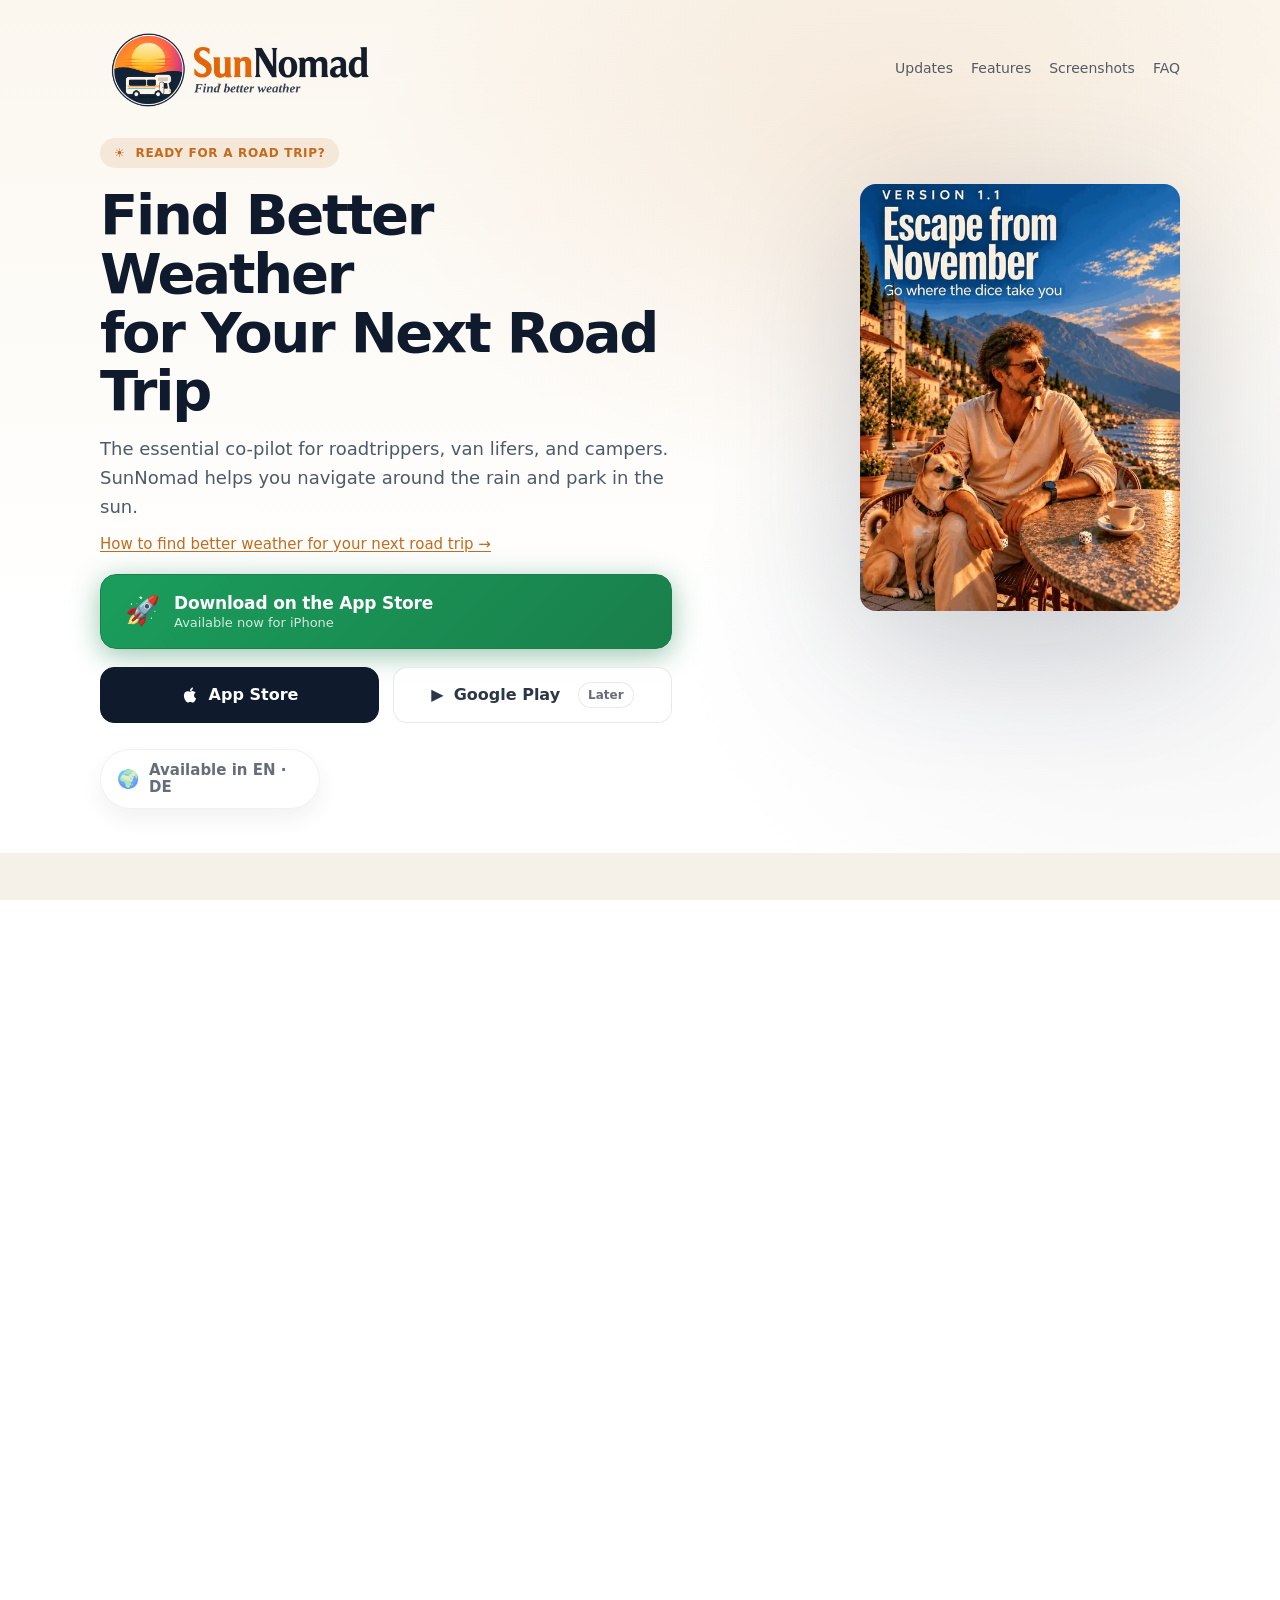
==== index.html @ 11967a71 "Merge main into master (FAQ + homepage banner)" ====
<!doctype html>
<html lang="en">
<head>
  <meta charset="utf-8" />
  <meta name="viewport" content="width=device-width,initial-scale=1" />
  <title>SunNomad – Road Trip Weather App | Find Better Weather</title>
  <meta name="description" content="Discover sunny destinations within driving distance. Compare forecasts, sunshine, and travel distances with SunNomad, the free road trip weather app for iPhone." />
  <meta name="theme-color" content="#fbf7ef" />
  <link rel="canonical" href="https://sunnomad.app/" />
  <meta property="og:title" content="SunNomad — Find Better Weather" />
  <meta property="og:description" content="Compare weather, sunshine and distance. Discover places worth the drive, know when to go — and where to stay along the way." />
  <meta property="og:url" content="https://sunnomad.app/" />
  <meta property="og:type" content="website" />
  <meta property="og:image" content="https://sunnomad.app/assets/update-v110-escape-november-home.webp" />
  <link rel="icon" href="assets/logo.png" />
  <link rel="stylesheet" href="styles.css?v=20261109e" />
  <script type="application/ld+json">
  {
    "@context": "https://schema.org",
    "@type": "MobileApplication",
    "name": "SunNomad",
    "operatingSystem": "iOS",
    "applicationCategory": "TravelApplication",
    "description": "SunNomad helps you find the sun. Find sunny destinations, plan road trips around sunshine, and park where the weather is good.",
    "offers": { "@type": "Offer", "price": "0", "priceCurrency": "USD" },
    "author": { "@type": "Organization", "name": "GoldieApps" }
  }
  </script>
<style>
  .screenshots-section { background: #F5F0E8; padding: 48px 32px; }
  .ss-wrap { max-width: 740px; margin: 0 auto; }
  .ss-heading { font-size: 42px; font-weight: 700; color: #1a1a1a; letter-spacing: -0.03em; margin-bottom: 8px; }
  .ss-sub { font-size: 18px; color: #666; margin-bottom: 44px; }
  .ss-label { font-size: 11px; font-weight: 600; letter-spacing: 0.12em; text-transform: uppercase; color: #999; margin: 0 0 16px 0; }
  .ss-grid { display: grid; grid-template-columns: repeat(3, 1fr); gap: 16px; margin-bottom: 44px; }
  .ss-grid:last-child { margin-bottom: 0; }
  .ss-phone { position: relative; border-radius: 44px; background: #111; padding: 11px; box-shadow: 0 0 0 1px rgba(255,255,255,0.07) inset, 0 30px 80px rgba(0,0,0,0.22), 0 8px 24px rgba(0,0,0,0.14); aspect-ratio: 9 / 19.5; overflow: hidden; cursor: pointer; }
  .ss-phone::before { content: ''; position: absolute; top: 11px; left: 50%; transform: translateX(-50%); width: 88px; height: 26px; background: #111; border-radius: 0 0 16px 16px; z-index: 10; }
  .ss-screen { width: 100%; height: 100%; border-radius: 34px; overflow: hidden; background: #e8f0fb; }
  .ss-screen img { width: 100%; height: 100%; object-fit: cover; object-position: top; display: block; pointer-events: none; }
  .ss-editorial { overflow: visible; padding-top: 10px; margin-bottom: 54px; }
  .ss-editorial .ss-phone { transform: translateY(-10px); box-shadow: 0 0 0 1px rgba(255,255,255,0.07) inset, 0 44px 100px rgba(0,0,0,0.26), 0 12px 32px rgba(0,0,0,0.16); }
  .lightbox { display: none; }
  .lightbox.active { display: flex; }
  .modal { display: none; }
  .modal--open { display: flex; }
  .card p { font-weight: 400; }
  .footer { font-weight: 400; }
  @media (max-width: 640px) {
    .screenshots-section { padding: 40px 16px; }
    .ss-wrap { max-width: 100%; }
    .ss-grid { gap: 10px; }
    .ss-phone { border-radius: 28px; padding: 7px; }
    .ss-screen { border-radius: 22px; }
    .ss-phone::before { width: 60px; height: 18px; top: 7px; }
    .ss-heading { font-size: 28px; }
  }
</style>
</head>
<body>
  <header class="header">
    <a class="brand" href="#top" aria-label="SunNomad home">
      <img class="brand__logo--hero" src="assets/sunnomad-logo.png?v=20261112" alt="SunNomad logo" />
    </a>
    <nav class="nav">
      <a class="nav__link" href="/updates.html">Updates</a>
      <a class="nav__link" href="#features">Features</a>
      <a class="nav__link" href="#screenshots">Screenshots</a>
      <a class="nav__link" href="#faq">FAQ</a>
    </nav>
  </header>

  <main id="top">
    <section class="hero">
      <div class="hero__left">
        <div class="pill">
          <span class="pill__dot">☀️</span>
          <span>READY FOR A ROAD TRIP?</span>
        </div>
        <h1 class="h1">
          Find Better Weather<br />
          for Your Next Road Trip
        </h1>
        <p class="lead">
          The essential co-pilot for roadtrippers, van lifers, and campers.
          SunNomad helps you navigate around the rain and park in the sun.
        </p>
        <p class="lead" style="margin-top:-8px;margin-bottom:18px;font-size:15px;">
          <a href="/road-trip-weather" style="color:var(--accent);text-decoration:underline;text-underline-offset:2px;">How to find better weather for your next road trip →</a>
        </p>

        <a class="btn btn--tf btn--tf-hero" href="https://apps.apple.com/app/apple-store/id6759536165?pt=128581418&ct=website_home&mt=8">
          <span class="btn__icon">🚀</span>
          <div class="btn--tf-hero__text">
            <span class="btn--tf-hero__label">Download on the App Store</span>
            <span class="btn--tf-hero__sub">Available now for iPhone</span>
          </div>
        </a>

        <div id="download" class="cta">
          <a class="btn btn--dark" href="https://apps.apple.com/app/apple-store/id6759536165?pt=128581418&ct=website_home&mt=8">
            <span class="btn__icon" aria-hidden="true">
              <svg width="18" height="18" viewBox="0 0 24 24" fill="currentColor" xmlns="http://www.w3.org/2000/svg"><path d="M18.71 19.5c-.83 1.24-1.71 2.45-3.05 2.47-1.34.03-1.77-.79-3.29-.79-1.53 0-2 .77-3.27.82-1.31.05-2.3-1.32-3.14-2.53C4.25 17 2.94 12.45 4.7 9.39c.87-1.52 2.43-2.48 4.12-2.51 1.28-.02 2.5.87 3.29.87.78 0 2.26-1.07 3.81-.91.65.03 2.47.26 3.64 1.98-.09.06-2.17 1.28-2.15 3.81.03 3.02 2.65 4.03 2.68 4.04-.03.07-.42 1.44-1.38 2.83M13 3.5c.73-.83 1.94-1.46 2.94-1.5.13 1.17-.34 2.35-1.04 3.19-.69.85-1.83 1.51-2.95 1.42-.15-1.15.41-2.35 1.05-3.11z"/></svg>
            </span>
            <span class="btn__text">App Store</span>
          </a>
          <a class="btn btn--light btn--disabled" href="#" aria-disabled="true" data-state="disabled">
            <span class="btn__icon">▶</span>
            <span class="btn__text">Google Play</span>
            <span class="btn__badge">Later</span>
          </a>
        </div>
        <div class="featureRow">
          <div class="feature">
            <div class="feature__icon">🌍</div>
            <div class="feature__title">Available in <strong>EN · DE</strong></div>
          </div>
        </div>
      </div>
      <div class="hero__right">
        <a class="phoneWrap phoneWrap--link" href="https://apps.apple.com/app/apple-store/id6759536165?pt=128581418&ct=website_home&mt=8" aria-label="Download SunNomad on the App Store">
          <img class="phone" src="assets/update-v110-escape-november-home.webp" alt="Escape from November — SunNomad 1.1.0" />
        </a>
      </div>
    </section>

    <section id="screenshots" class="screenshots-section">
      <div class="ss-wrap">
        <h2 class="ss-heading">Screenshots</h2>
        <p class="ss-sub">A quick look inside the app.</p>
        <p class="ss-label">How It Works</p>
        <div class="ss-grid">
          <div class="ss-phone"><div class="ss-screen"><img src="assets/berlin_map.webp" alt="SunNomad weather map over Europe" loading="lazy"></div></div>
          <div class="ss-phone"><div class="ss-screen"><img src="assets/filter_us.webp" alt="SunNomad filter panel" loading="lazy"></div></div>
          <div class="ss-phone"><div class="ss-screen"><img src="assets/moab_stopstay.webp" alt="SunNomad Stop & Stay Moab" loading="lazy"></div></div>
        </div>
        <p class="ss-label">Places in the app</p>
        <div class="ss-grid ss-editorial">
          <div class="ss-phone"><div class="ss-screen"><img src="assets/malaga_grafiti.webp" alt="Málaga" loading="lazy"></div></div>
          <div class="ss-phone"><div class="ss-screen"><img src="assets/bardenas.webp" alt="SunNomad — Bardenas Reales" loading="lazy"></div></div>
          <div class="ss-phone"><div class="ss-screen"><img src="assets/pacific_coast_highway.webp" alt="SunNomad — Pacific Coast Highway" loading="lazy"></div></div>
        </div>
        <p class="ss-label">Hero destinations</p>
        <div class="ss-grid">
          <div class="ss-phone"><div class="ss-screen"><img src="assets/monument_valley_goldie.webp" alt="Monument Valley" loading="lazy"></div></div>
          <div class="ss-phone"><div class="ss-screen"><img src="assets/plage_de_saleccia.webp" alt="Plage de Saleccia" loading="lazy"></div></div>
          <div class="ss-phone"><div class="ss-screen"><img src="assets/dublin_goldie.webp" alt="Dublin" loading="lazy"></div></div>
        </div>
      </div>
    </section>

    <section id="features" class="section">
      <h2 class="h2">What SunNomad does</h2>
      <div class="seo-grid">
        <div class="seo-block">
          <h3 class="seo-block__title">Weather map &amp; filters</h3>
          <p class="body">Set a radius, pick a day up to +10, and filter by sun, rain, snow, or wind. Landscape chips for mountains, coast, and lakes. Sort warmer or cooler — see where the weather is good before you drive.</p>
        </div>
        <div class="seo-block">
          <h3 class="seo-block__title">Weather chips &amp; badges</h3>
          <p class="body">Heat, streak, and curse on the map. Indian Summer for mild golden days. Spot the signal before you commit to the drive. <a href="/badges" style="color:var(--accent);text-decoration:underline;text-underline-offset:2px;">Every weather badge explained →</a></p>
        </div>
        <div class="seo-block">
          <h3 class="seo-block__title">Stop &amp; Stay</h3>
          <p class="body">Camping hints for each place — best spot, alternative, and whether freestanding is an option.</p>
        </div>
        <div class="seo-block">
          <h3 class="seo-block__title">Place details</h3>
          <p class="body">Forecasts, <a href="/badges" style="color:var(--accent);text-decoration:underline;text-underline-offset:2px;">weather badges</a>, and Stop &amp; Stay hints for each destination — open a place and decide if it's worth the drive.</p>
        </div>
        <div class="seo-block">
          <h3 class="seo-block__title">Your maps</h3>
          <p class="body">Open places in Apple Maps or Google Maps — your choice is remembered.</p>
        </div>
        <div class="seo-block">
          <h3 class="seo-block__title">Guest or account</h3>
          <p class="body">Browse the map, filters, and place details without signing in. Create an account to save favourites and sync across devices.</p>
        </div>
      </div>
    </section>

    <section id="about" class="section section--tight">
      <div class="card">
        <h2 class="h2">About SunNomad</h2>
        <p class="body">
          SunNomad is built for people who live on the road — van lifers, campers, and overlanders.<br />
          <strong>Browse without an account:</strong> map, weather filters, forecasts, and place details.<br />
          <strong>Sign in when you want:</strong> favourites, profile, and rig settings synced across devices.
        </p>
      </div>
    </section>

    <section id="faq" class="section">
      <h2 class="h2">FAQ</h2>
      <div class="faq">
        <details class="faq__item">
          <summary>What is SunNomad?</summary>
          <p>A weather map for road trippers. Set a radius, pick a day up to +10, filter by weather and landscape (mountains, coast, lakes), and open place details with forecasts, <a href="/badges">badges</a>, and camping hints.</p>
        </details>
        <details class="faq__item">
          <summary>What do the weather badges mean?</summary>
          <p>Each badge flags a weather story — Worth the Drive, Sunny Streak, Heatwave, Weather Curse, Indian Summer, and more. <a href="/badges">See every badge explained</a>.</p>
        </details>
        <details class="faq__item">
          <summary>Who is SunNomad for?</summary>
          <p>Van lifers, campers, motorhomers, and overlanders who plan around the weather.</p>
        </details>
        <details class="faq__item">
          <summary>Do I need an account?</summary>
          <p>No. You can use SunNomad as a guest — map, filters, forecasts, and place details work without signing in. An account is only needed for favourites, profile, and rig settings.</p>
        </details>
        <details class="faq__item">
          <summary>How do I get SunNomad?</summary>
          <p>SunNomad is live on the <a href="https://apps.apple.com/app/apple-store/id6759536165?pt=128581418&ct=website_home&mt=8">App Store</a> for iPhone.</p>
        </details>
        <details class="faq__item">
          <summary>What regions does SunNomad cover?</summary>
          <p>United States, Canada, Mexico, Europe, Turkey, and parts of North Africa.</p>
        </details>
      </div>
    </section>
  </main>

  <footer class="footer">
    <div class="footer__left">
      <div class="publisher">
        <img class="publisher__logo" src="assets/goldieapps.png" alt="GoldieApps" />
        <div class="publisher__text">
          <div class="publisher__line"><strong><a href="https://www.linkedin.com/company/goldieapps" target="_blank" rel="noopener noreferrer">GoldieApps</a></strong></div>
          <div class="publisher__line">Built for van life. Inspired by dog life.</div>
          <div class="publisher__line" style="margin-top:8px;font-size:14px;color:rgba(15,27,45,.60);">© GoldieApps 2026</div>
        </div>
      </div>
    </div>
    <div class="footer__right">
      <a href="/updates.html">Updates</a>
    <a href="/terms">Terms</a>
    <a href="/privacy">Privacy</a>
    <a href="/support">Support</a>
    <a href="https://www.linkedin.com/company/goldieapps" target="_blank" rel="noopener noreferrer">LinkedIn</a>
    <a href="mailto:hola@sunnomad.app">Contact</a>
    </div>
  </footer>

  <div id="lightbox" class="lightbox" aria-hidden="true">
    <img id="lightbox-img" alt="" />
  </div>

  <div class="modal" id="modal" aria-hidden="true">
    <div class="modal__content" role="dialog" aria-modal="true" aria-labelledby="modalTitle">
      <button class="modal__close" type="button" onclick="closeModal()" aria-label="Close">×</button>
      <div id="modalText"></div>
    </div>
  </div>

  <script>
    document.querySelectorAll(".ss-phone").forEach(phone => {
      phone.addEventListener("click", () => {
        const img = phone.querySelector("img");
        const lightbox = document.getElementById("lightbox");
        const lightboxImg = document.getElementById("lightbox-img");
        lightbox.classList.add("active");
        lightbox.setAttribute("aria-hidden", "false");
        lightboxImg.src = img.src;
        lightboxImg.alt = img.alt;
        document.body.style.overflow = "hidden";
      });
    });

    function closeLightbox(){
      const lightbox = document.getElementById("lightbox");
      lightbox.classList.remove("active");
      lightbox.setAttribute("aria-hidden", "true");
      document.getElementById("lightbox-img").src = "";
      document.body.style.overflow = "";
    }

    document.getElementById("lightbox").addEventListener("click", closeLightbox);

    document.addEventListener("keydown", (e) => {
      if (e.key === "Escape") { closeLightbox(); closeModal(); }
    });

    const modal = document.getElementById("modal");
    const modalText = document.getElementById("modalText");

    function openModal(type){
      const text = {
        imprint: `<h2 id="modalTitle">Imprint</h2><p><strong>GoldieApps</strong></p><p>© GoldieApps 2026</p><p>Email: <a href="mailto:hola@sunnomad.app">hola@sunnomad.app</a></p><p>LinkedIn: <a href="https://www.linkedin.com/company/goldieapps" target="_blank" rel="noopener noreferrer">linkedin.com/company/goldieapps</a></p>`,
        privacy: `<h2 id="modalTitle">Privacy</h2><p>See our <a href="/privacy">Privacy Policy</a> for what we collect and how guest vs. account data works.</p><p>Contact: <a href="mailto:hola@sunnomad.app">hola@sunnomad.app</a></p>`
      };
      modalText.innerHTML = text[type] || "<h2 id='modalTitle'>Info</h2><p>Not found.</p>";
      modal.classList.add("modal--open");
      modal.setAttribute("aria-hidden", "false");
      document.body.style.overflow = "hidden";
    }

    function closeModal(){
      modal.classList.remove("modal--open");
      modal.setAttribute("aria-hidden", "true");
      document.body.style.overflow = "";
    }

    modal.addEventListener("click", (e) => { if (e.target === modal) closeModal(); });
  </script>
</body>
</html>
---- styles.css ----
:root{
  --ink: #0f1b2d;
  --muted: #4c5a6a;
  --accent: #c56a1a;
  --line: rgba(15,27,45,.10);
  --max: 1120px;
}

*{ box-sizing:border-box; }

html, body{
  height:100%;
  overflow-x:hidden;
}

body{
  margin:0;
  font-family: ui-sans-serif, system-ui, -apple-system, Segoe UI, Roboto, Helvetica, Arial;
  color: var(--ink);
  background:
    radial-gradient(900px 600px at 70% 15%, rgba(197,106,26,.10), transparent 60%),
    radial-gradient(800px 600px at 90% 70%, rgba(15,27,45,.05), transparent 60%),
    linear-gradient(180deg, #fbf7ef 0%, #ffffff 70%);
}

a{ color:inherit; text-decoration:none; }
img{ display:block; max-width:100%; height:auto; }

/* ================= HEADER ================= */

.header{
  max-width: var(--max);
  margin: 0 auto;
  padding: 18px 20px 8px;
  display:flex;
  justify-content:space-between;
  align-items:center;
  gap:16px;
  flex-wrap:wrap;
}

.brand__logo--hero{
  height: 100px;
  width:auto;
  max-width:100%;
}

.nav{
  display:flex;
  gap:18px;
}

.nav__link{
  font-size:14px;
  color:rgba(15,27,45,.7);
}
.nav__link:hover{ color:rgba(15,27,45,.95); }

/* ================= HERO ================= */

.hero{
  max-width: var(--max);
  margin:0 auto;
  padding: 12px 20px 44px;
  display:grid;
  grid-template-columns: 1.1fr .9fr;
  gap:40px;
  align-items:start;
}

.hero__left, .hero__right{ min-width:0; }

.hero__left{
  max-width: 680px;
}

.pill{
  display:inline-flex;
  align-items:center;
  gap:10px;
  padding:8px 14px;
  border-radius:999px;
  background:rgba(197,106,26,.12);
  color:var(--accent);
  font-weight:800;
  font-size:12px;
  letter-spacing:.06em;
  text-transform:uppercase;
}

/* homepage hero title — keep in sync with road-trip-weather scale */
.h1{
  margin:18px 0 14px;
  font-size: clamp(36px,4.5vw,56px);
  line-height:1.05;
  letter-spacing:-.04em;
}

.accent{ color:var(--accent); }

.lead{
  color:var(--muted);
  font-size:18px;
  line-height:1.6;
  max-width:52ch;
  margin:0 0 18px;
}

/* ================= BUTTONS ================= */

.cta{
  margin:18px 0 16px;
  display:flex;
  gap:14px;
  flex-wrap:wrap;
}

.cta > .btn{
  flex:1 1 0;
  justify-content:center;
  min-width:148px;
}

.btn{
  display:inline-flex;
  align-items:center;
  gap:10px;
  padding:14px 18px;
  border-radius:14px;
  font-weight:700;
  border:1px solid var(--line);
  transition:.15s ease;
  cursor:pointer;
  max-width:100%;
}

.btn:hover{
  transform:translateY(-2px);
  box-shadow:0 15px 40px rgba(15,27,45,.10);
}

.btn--dark{
  background:#0f1b2d;
  color:#fff;
  border-color:#0f1b2d;
}
.btn--dark .btn__icon{
  display:inline-flex;
  align-items:center;
  line-height:0;
}
.btn--light{ background:#fff; }
.btn--ghost{ background:rgba(255,255,255,.6); }

.btn__badge{
  margin-left:8px;
  font-size:12px;
  padding:5px 9px;
  border-radius:999px;
  background:rgba(255,255,255,.6);
  border:1px solid rgba(15,27,45,.10);
  color: rgba(15,27,45,.72);
}

.btn[aria-disabled="true"]{
  cursor:not-allowed;
  opacity:.88;
}
.btn[aria-disabled="true"]:hover{
  transform:none;
  box-shadow:none;
}

.btn--tf{
  background: linear-gradient(135deg, #1a9e5c, #1a7f4b);
  color: #fff;
  border-color: #1a7f4b;
  box-shadow: 0 4px 20px rgba(26,127,75,.40);
}
.btn--tf:hover{
  background: linear-gradient(135deg, #1db368, #16693e);
  border-color: #16693e;
  box-shadow: 0 8px 30px rgba(26,127,75,.55);
}

.btn--tf-hero{
  display: flex;
  align-items: center;
  gap: 14px;
  width: 100%;
  padding: 18px 24px;
  font-size: 18px;
  border-radius: 16px;
  margin-bottom: 14px;
  box-shadow: 0 6px 28px rgba(26,127,75,.45);
}
.btn--tf-hero .btn__icon{
  font-size: 28px;
  line-height: 1;
  flex-shrink: 0;
}
.btn--tf-hero__text{
  display: flex;
  flex-direction: column;
  gap: 2px;
  text-align: left;
}
.btn--tf-hero__label{
  font-size: 17px;
  font-weight: 800;
  letter-spacing: -.01em;
}
.btn--tf-hero__sub{
  font-size: 13px;
  font-weight: 500;
  opacity: .8;
}

.btn--tf{
  background: linear-gradient(135deg, #1a9e5c, #1a7f4b);
  color: #fff;
  border-color: #1a7f4b;
  box-shadow: 0 4px 20px rgba(26,127,75,.40);
}
.btn--tf:hover{
  background: linear-gradient(135deg, #1db368, #16693e);
  border-color: #16693e;
  box-shadow: 0 8px 30px rgba(26,127,75,.55);
}

.btn--tf-hero{
  display: flex;
  align-items: center;
  gap: 14px;
  width: 100%;
  padding: 18px 24px;
  font-size: 18px;
  border-radius: 16px;
  margin-bottom: 14px;
  box-shadow: 0 6px 28px rgba(26,127,75,.45);
}
.btn--tf-hero .btn__icon{
  font-size: 28px;
  line-height: 1;
  flex-shrink: 0;
}
.btn--tf-hero__text{
  display: flex;
  flex-direction: column;
  gap: 2px;
  text-align: left;
}
.btn--tf-hero__label{
  font-size: 17px;
  font-weight: 800;
  letter-spacing: -.01em;
}
.btn--tf-hero__sub{
  font-size: 13px;
  font-weight: 500;
  opacity: .8;
}

/* ================= FEATURES ================= */

.featureRow{
  margin-top: 26px;
  display:flex;
  gap:14px 16px;
  flex-wrap:wrap;
  align-items:flex-start;
  max-width: 680px;
}

.feature{
  display:flex;
  align-items:center;
  gap:10px;
  padding:12px 16px;
  border-radius:999px;
  background: rgba(255,255,255,.62);
  border:1px solid rgba(15,27,45,.08);
  box-shadow:0 10px 26px rgba(15,27,45,.08);
  font-weight:650;
  font-size:15px;
  color: rgba(15,27,45,.82);
  max-width: 240px;
  flex: 0 1 220px;
}

.feature__icon{
  font-size:18px;
  line-height:1;
  flex: 0 0 auto;
}

.feature__title{
  line-height:1.15;
  white-space:normal;
}

.featureRow .feature:first-child{
  opacity:.78;
  font-weight:600;
}

@media (max-width: 520px){
  .featureRow{ max-width: 360px; }
  .feature{
    flex: 1 1 100%;
    max-width: 100%;
    justify-content:flex-start;
  }
}

/* ================= HERO PHONE ================= */

.hero__right{
  position:relative;
  display:flex;
  justify-content:flex-end;
  align-items:flex-start;
  margin-top:46px;
}

.hero__right::before{ content:none; }

.phoneWrap{
  position:relative;
  width:min(480px,100%);
  z-index:1;
  display:block;
}

.hero__right .phoneWrap{
  width:min(320px,100%);
}

.phoneWrap--link{
  cursor:pointer;
  transition: transform .15s ease, filter .15s ease;
}

.phoneWrap--link:hover{
  transform:translateY(-3px);
  filter: drop-shadow(0 38px 80px rgba(15,27,45,.24));
}

.phone{
  width:100%;
  border-radius:16px;
  background:transparent;
  filter: drop-shadow(0 34px 70px rgba(15,27,45,.20));
}

/* ================= SECTIONS ================= */

.section{
  max-width:var(--max);
  margin:0 auto;
  padding:46px 20px;
}

.h2{
  font-size:28px;
  margin:0 0 10px;
  letter-spacing:-.02em;
}

.muted{
  margin:0;
  color:rgba(15,27,45,.60);
}

/* ================= SCREENSHOTS ================= */

.shots{
  display:grid;
  grid-template-columns:repeat(3,1fr);
  gap:28px;
  margin-top:24px;
}

.shot{
  width:66%;
  margin:0 auto;
  border-radius:18px;
  cursor:pointer;
  transition: transform .25s ease, box-shadow .25s ease;
  box-shadow:0 18px 40px rgba(15,27,45,.12);
}

.shot:hover{
  transform: translateY(-6px) scale(1.02);
  box-shadow:0 30px 60px rgba(15,27,45,.18);
}

/* ================= ABOUT ================= */

.card{
  background:rgba(255,255,255,.80);
  border:1px solid rgba(15,27,45,.08);
  border-radius:18px;
  padding:28px;
  box-shadow:0 15px 40px rgba(15,27,45,.08);
}

.body{
  margin:10px 0 0;
  color:rgba(15,27,45,.72);
  font-size:16px;
  line-height:1.7;
}

/* ================= SEO CONTENT ================= */

.seo-grid{
  display:grid;
  grid-template-columns:repeat(2,1fr);
  gap:24px;
  margin-top:28px;
}

.seo-block{
  background:rgba(255,255,255,.72);
  border:1px solid rgba(15,27,45,.08);
  border-radius:16px;
  padding:24px;
}

.seo-block__title{
  margin:0 0 8px;
  font-size:18px;
  letter-spacing:-.01em;
}

.faq{
  margin-top:24px;
  display:flex;
  flex-direction:column;
  gap:12px;
}

.faq__item{
  background:rgba(255,255,255,.80);
  border:1px solid rgba(15,27,45,.08);
  border-radius:14px;
  padding:16px 20px;
}

.faq__item summary{
  font-weight:700;
  cursor:pointer;
  list-style:none;
}

.faq__item summary::-webkit-details-marker{ display:none; }

.faq__item p{
  margin:12px 0 0;
  color:rgba(15,27,45,.72);
  line-height:1.6;
  font-size:15px;
}

.faq__item a{
  color:var(--accent);
  text-decoration:underline;
  text-underline-offset:2px;
}

.faq__item a:hover{
  color:#a85612;
}

@media (max-width:720px){
  .seo-grid{ grid-template-columns:1fr; }
}

/* ================= UPDATES PAGE ================= */

.page{
  max-width:720px;
  margin:0 auto;
  padding:20px 20px 80px;
}

.page__pill{
  display:inline-flex;
  align-items:center;
  gap:8px;
  padding:7px 14px;
  border-radius:999px;
  background:rgba(197,106,26,.12);
  color:var(--accent);
  font-weight:800;
  font-size:11px;
  letter-spacing:.06em;
  text-transform:uppercase;
  margin-bottom:20px;
}

.page__title{
  font-size:clamp(36px,5vw,52px);
  font-weight:800;
  letter-spacing:-.04em;
  line-height:1.05;
  margin:0 0 10px;
}

.page__lead{
  color:var(--muted);
  font-size:16px;
  line-height:1.6;
  margin:0 0 40px;
}

.back-link{
  font-size:14px;
  color:rgba(15,27,45,.70);
  text-decoration:none;
  font-weight:600;
}

.back-link:hover{
  color:var(--ink);
}

.updates{
  display:flex;
  flex-direction:column;
  gap:0;
}

.update{
  display:grid;
  grid-template-columns:100px 1fr;
  gap:24px;
  padding:28px 0;
  border-bottom:1px solid var(--line);
}

.update:first-child{
  padding-top:0;
}

.update__date{
  font-size:13px;
  font-weight:700;
  color:rgba(15,27,45,.45);
  letter-spacing:.02em;
  padding-top:4px;
}

.update__tag{
  display:inline-block;
  font-size:11px;
  font-weight:700;
  letter-spacing:.06em;
  text-transform:uppercase;
  padding:3px 9px;
  border-radius:999px;
  margin-bottom:8px;
}

.update__tag--milestone{
  background:rgba(26,127,75,.12);
  color:#1a7f4b;
}

.update__tag--update{
  background:rgba(197,106,26,.12);
  color:var(--accent);
}

.update__tag--announcement{
  background:rgba(15,27,45,.08);
  color:rgba(15,27,45,.65);
}

.update__title{
  font-size:18px;
  font-weight:700;
  letter-spacing:-.01em;
  margin:0 0 6px;
}

.update__img{
  width:100%;
  max-width:360px;
  border-radius:12px;
  margin:12px 0;
  display:block;
  box-shadow:0 12px 32px rgba(15,27,45,.12);
  cursor:pointer;
}

.update__body{
  margin:0;
  color:rgba(15,27,45,.72);
  font-size:15px;
  line-height:1.65;
}

.update__body a{
  color:var(--accent);
  text-decoration:underline;
  text-underline-offset:2px;
}

@media (max-width:520px){
  .update{
    grid-template-columns:1fr;
    gap:6px;
  }
}

/* ================= FOOTER ================= */

.footer{
  max-width:var(--max);
  margin:0 auto;
  padding:30px 20px 50px;
  display:flex;
  justify-content:space-between;
  align-items:center;
  font-size:14px;
  color:rgba(15,27,45,.60);
  gap:16px;
  flex-wrap:wrap;
}

.footer__right{
  display:flex;
  gap:16px;
  flex-wrap:wrap;
}

.publisher{
  display:flex;
  align-items:center;
  gap:16px;
}

.publisher__logo{
  width:88px;
  height:88px;
  border-radius:16px;
  object-fit:cover;
  box-shadow:0 15px 35px rgba(15,27,45,.12);
}

/* ================= LIGHTBOX ================= */

.lightbox{
  position:fixed;
  inset:0;
  background: rgba(10,15,25,.55);
  backdrop-filter: blur(14px);
  -webkit-backdrop-filter: blur(14px);
  display:none;
  justify-content:center;
  align-items:center;
  z-index:9999;
}

.lightbox.active{
  display:flex;
}

.lightbox img{
  max-width:90%;
  max-height:90%;
  border-radius:20px;
  box-shadow:0 40px 120px rgba(0,0,0,.45);
  transform: scale(.92);
  transition:.25s ease;
}

.lightbox.active img{
  transform: scale(1);
}

/* ================= MODAL ================= */

.modal{
  position:fixed;
  inset:0;
  background:rgba(0,0,0,.4);
  display:flex;
  align-items:center;
  justify-content:center;
  opacity:0;
  pointer-events:none;
  transition:.2s ease;
  z-index:999;
}

.modal--open{
  opacity:1;
  pointer-events:auto;
}

.modal__content{
  background:white;
  padding:32px;
  border-radius:16px;
  max-width:500px;
  width:90%;
  box-shadow:0 30px 80px rgba(0,0,0,.2);
  position:relative;
}

.modal__close{
  position:absolute;
  top:12px;
  right:16px;
  font-size:22px;
  cursor:pointer;
}

/* ================= RESPONSIVE ================= */

@media (max-width:920px){
  .hero{
    grid-template-columns:1fr;
    gap:22px;
  }

  .hero__right{
    order:-1;
    justify-content:center;
    margin-top:0;
  }

  .nav{ display:none; }

  .shots{ grid-template-columns:1fr; }

  .brand__logo--hero{ height:70px; }

  .phoneWrap{ width:min(100%,480px); }
}
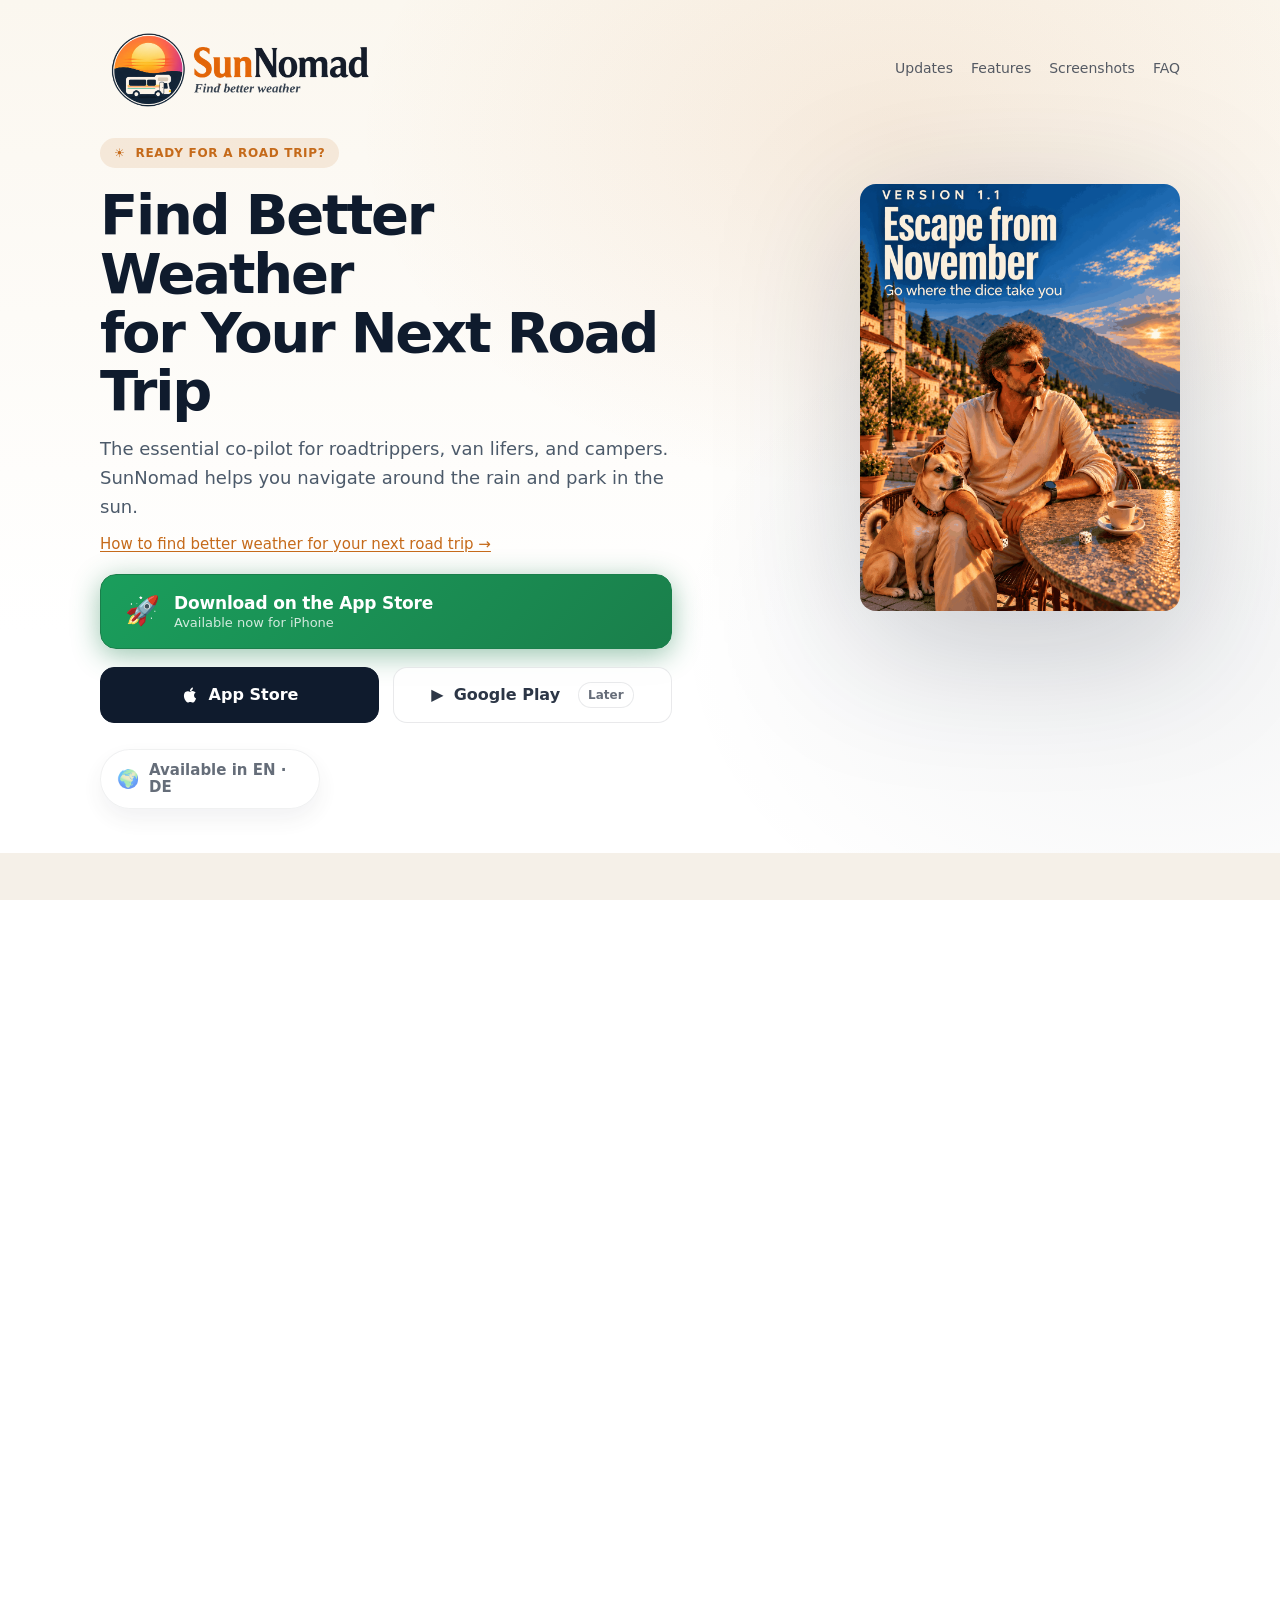
==== commit 4443e0b6: "Serve real animated Escape from November GIF on homepage Chat upload had flattened the GIF to JPEG; " ====
--- a/index.html
+++ b/index.html
@@ -11,7 +11,7 @@
   <meta property="og:description" content="Compare weather, sunshine and distance. Discover places worth the drive, know when to go — and where to stay along the way." />
   <meta property="og:url" content="https://sunnomad.app/" />
   <meta property="og:type" content="website" />
-  <meta property="og:image" content="https://sunnomad.app/assets/update-v110-escape-november-home.webp" />
+  <meta property="og:image" content="https://sunnomad.app/assets/update-v110-escape-november-home.gif" />
   <link rel="icon" href="assets/logo.png" />
   <link rel="stylesheet" href="styles.css?v=20261109e" />
   <script type="application/ld+json">
@@ -119,7 +119,7 @@
       </div>
       <div class="hero__right">
         <a class="phoneWrap phoneWrap--link" href="https://apps.apple.com/app/apple-store/id6759536165?pt=128581418&ct=website_home&mt=8" aria-label="Download SunNomad on the App Store">
-          <img class="phone" src="assets/update-v110-escape-november-home.webp" alt="Escape from November — SunNomad 1.1.0" />
+          <img class="phone" src="assets/update-v110-escape-november-home.gif" alt="Escape from November — SunNomad 1.1.0" />
         </a>
       </div>
     </section>
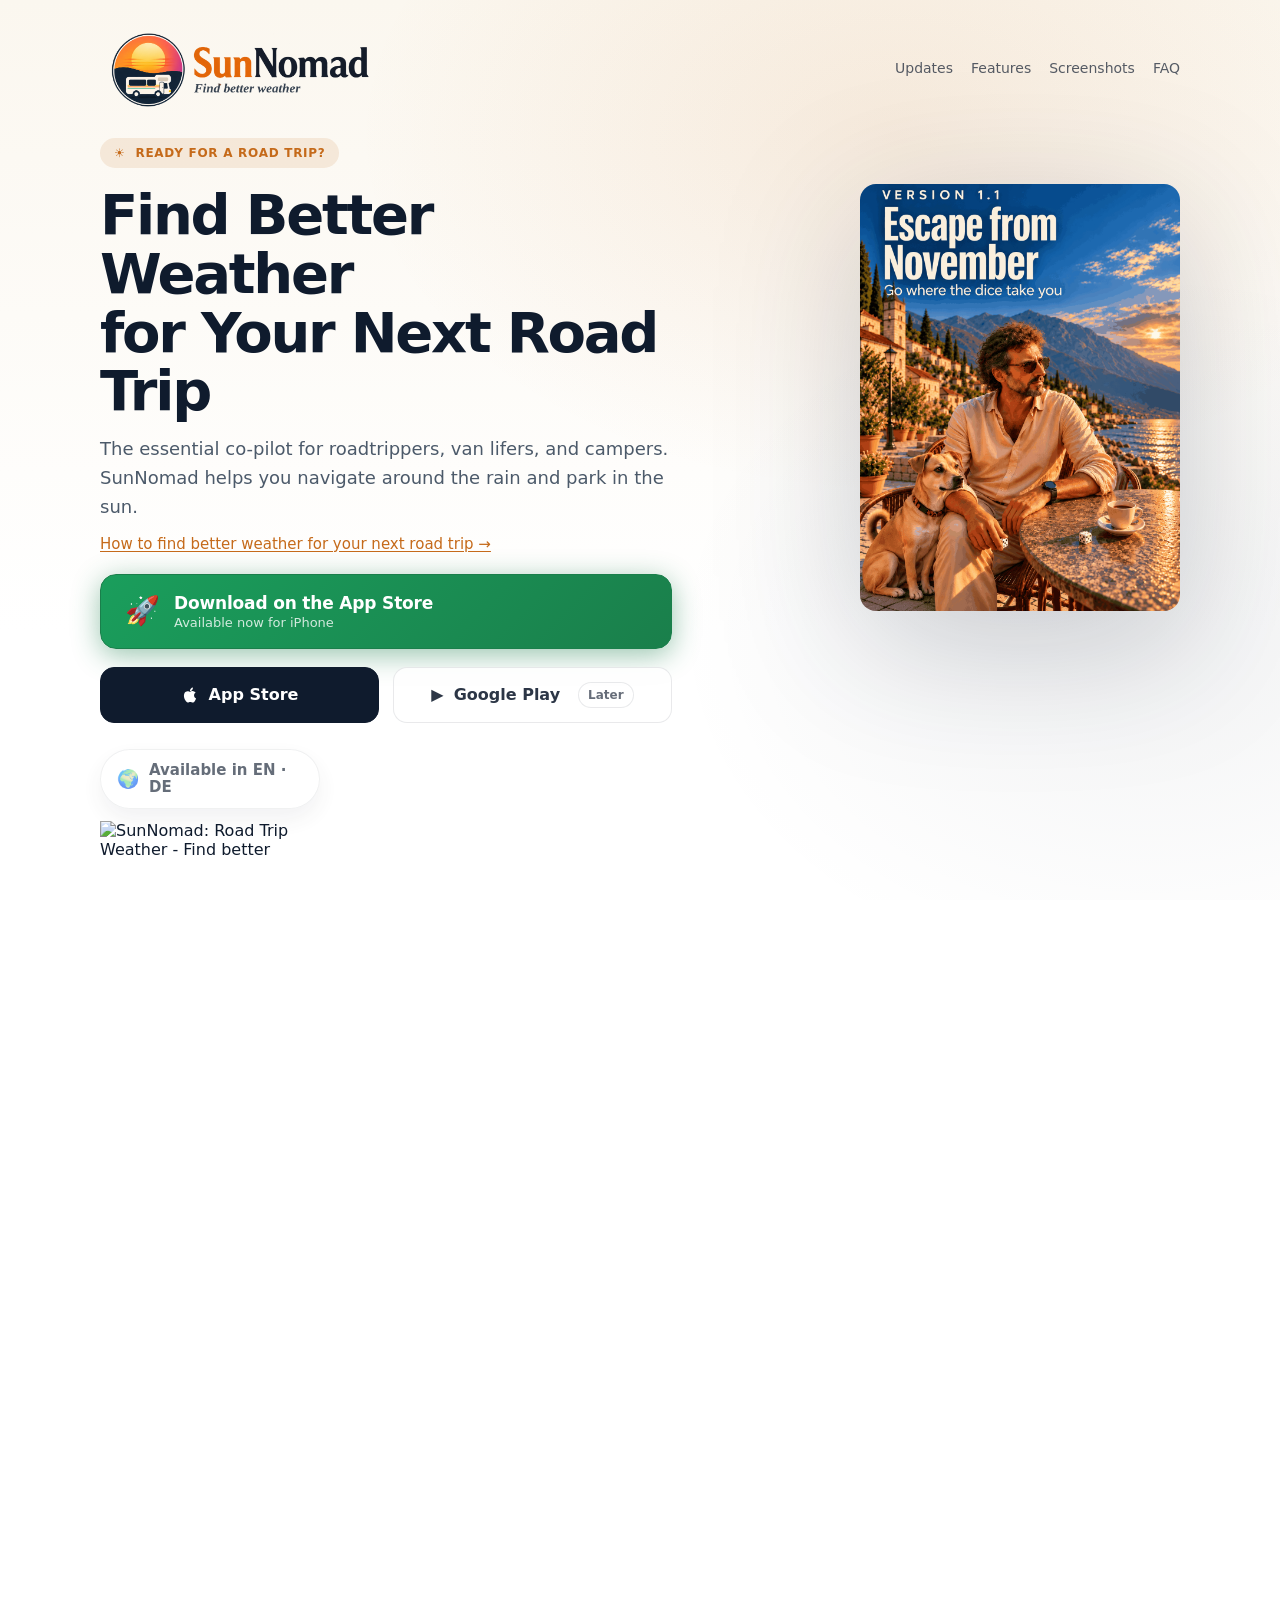
==== commit a7b52b18: "Add Product Hunt badge under hero languages row Co-authored-by: Cursor <cursoragent@cursor.com>" ====
--- a/index.html
+++ b/index.html
@@ -46,6 +46,8 @@
   .modal--open { display: flex; }
   .card p { font-weight: 400; }
   .footer { font-weight: 400; }
+  .ph-badge { display: inline-block; margin-top: 12px; }
+  .ph-badge img { width: 190px; max-width: 100%; height: auto; display: block; }
   @media (max-width: 640px) {
     .screenshots-section { padding: 40px 16px; }
     .ss-wrap { max-width: 100%; }
@@ -116,6 +118,7 @@
             <div class="feature__title">Available in <strong>EN · DE</strong></div>
           </div>
         </div>
+        <a class="ph-badge" href="https://www.producthunt.com/products/sunnomad-road-trip-weather?embed=true&amp;utm_source=badge-featured&amp;utm_medium=badge&amp;utm_campaign=badge-sunnomad-road-trip-weather" target="_blank" rel="noopener noreferrer"><img alt="SunNomad: Road Trip Weather - Find better weather. Go somewhere sunny. | Product Hunt" width="250" height="54" src="https://api.producthunt.com/widgets/embed-image/v1/featured.svg?post_id=1308364&amp;theme=neutral&amp;t=1794564580838"></a>
       </div>
       <div class="hero__right">
         <a class="phoneWrap phoneWrap--link" href="https://apps.apple.com/app/apple-store/id6759536165?pt=128581418&ct=website_home&mt=8" aria-label="Download SunNomad on the App Store">
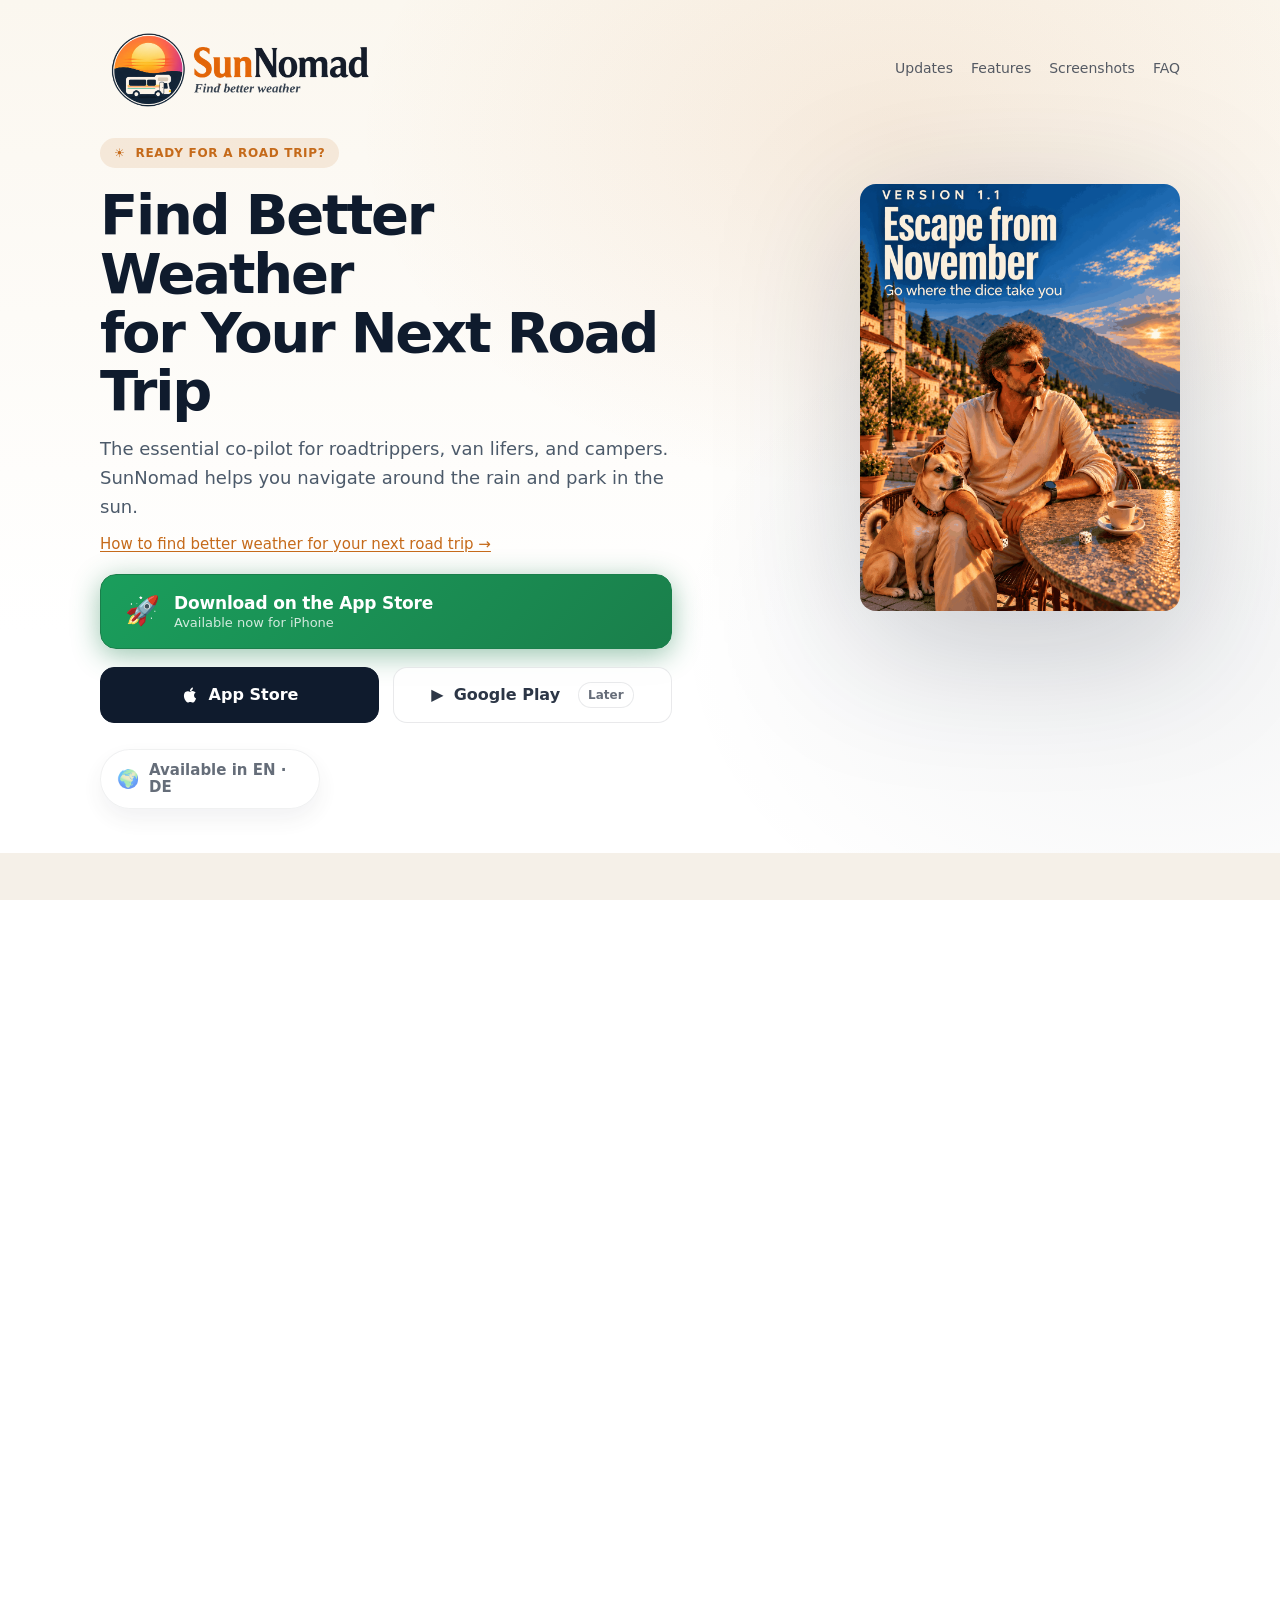
==== commit 96bfb2cd: "Move Product Hunt badge below FAQ Co-authored-by: Cursor <cursoragent@cursor.com>" ====
--- a/index.html
+++ b/index.html
@@ -11,7 +11,7 @@
   <meta property="og:description" content="Compare weather, sunshine and distance. Discover places worth the drive, know when to go — and where to stay along the way." />
   <meta property="og:url" content="https://sunnomad.app/" />
   <meta property="og:type" content="website" />
-  <meta property="og:image" content="https://sunnomad.app/assets/update-v110-escape-november-home.gif" />
+  <meta property="og:image" content="https://sunnomad.app/assets/update-v110-escape-november-home.gif?v=20261113" />
   <link rel="icon" href="assets/logo.png" />
   <link rel="stylesheet" href="styles.css?v=20261109e" />
   <script type="application/ld+json">
@@ -46,7 +46,7 @@
   .modal--open { display: flex; }
   .card p { font-weight: 400; }
   .footer { font-weight: 400; }
-  .ph-badge { display: inline-block; margin-top: 12px; }
+  .ph-badge { display: inline-block; margin-top: 28px; }
   .ph-badge img { width: 190px; max-width: 100%; height: auto; display: block; }
   @media (max-width: 640px) {
     .screenshots-section { padding: 40px 16px; }
@@ -118,11 +118,10 @@
             <div class="feature__title">Available in <strong>EN · DE</strong></div>
           </div>
         </div>
-        <a class="ph-badge" href="https://www.producthunt.com/products/sunnomad-road-trip-weather?embed=true&amp;utm_source=badge-featured&amp;utm_medium=badge&amp;utm_campaign=badge-sunnomad-road-trip-weather" target="_blank" rel="noopener noreferrer"><img alt="SunNomad: Road Trip Weather - Find better weather. Go somewhere sunny. | Product Hunt" width="250" height="54" src="https://api.producthunt.com/widgets/embed-image/v1/featured.svg?post_id=1308364&amp;theme=neutral&amp;t=1794564580838"></a>
       </div>
       <div class="hero__right">
         <a class="phoneWrap phoneWrap--link" href="https://apps.apple.com/app/apple-store/id6759536165?pt=128581418&ct=website_home&mt=8" aria-label="Download SunNomad on the App Store">
-          <img class="phone" src="assets/update-v110-escape-november-home.gif" alt="Escape from November — SunNomad 1.1.0" />
+          <img class="phone" src="assets/update-v110-escape-november-home.gif?v=20261113" alt="Escape from November — SunNomad 1.1.0" />
         </a>
       </div>
     </section>
@@ -221,6 +220,7 @@
           <p>United States, Canada, Mexico, Europe, Turkey, and parts of North Africa.</p>
         </details>
       </div>
+      <a class="ph-badge" href="https://www.producthunt.com/products/sunnomad-road-trip-weather?embed=true&amp;utm_source=badge-featured&amp;utm_medium=badge&amp;utm_campaign=badge-sunnomad-road-trip-weather" target="_blank" rel="noopener noreferrer"><img alt="SunNomad: Road Trip Weather - Find better weather. Go somewhere sunny. | Product Hunt" width="250" height="54" src="https://api.producthunt.com/widgets/embed-image/v1/featured.svg?post_id=1308364&amp;theme=neutral&amp;t=1794564580838"></a>
     </section>
   </main>
 
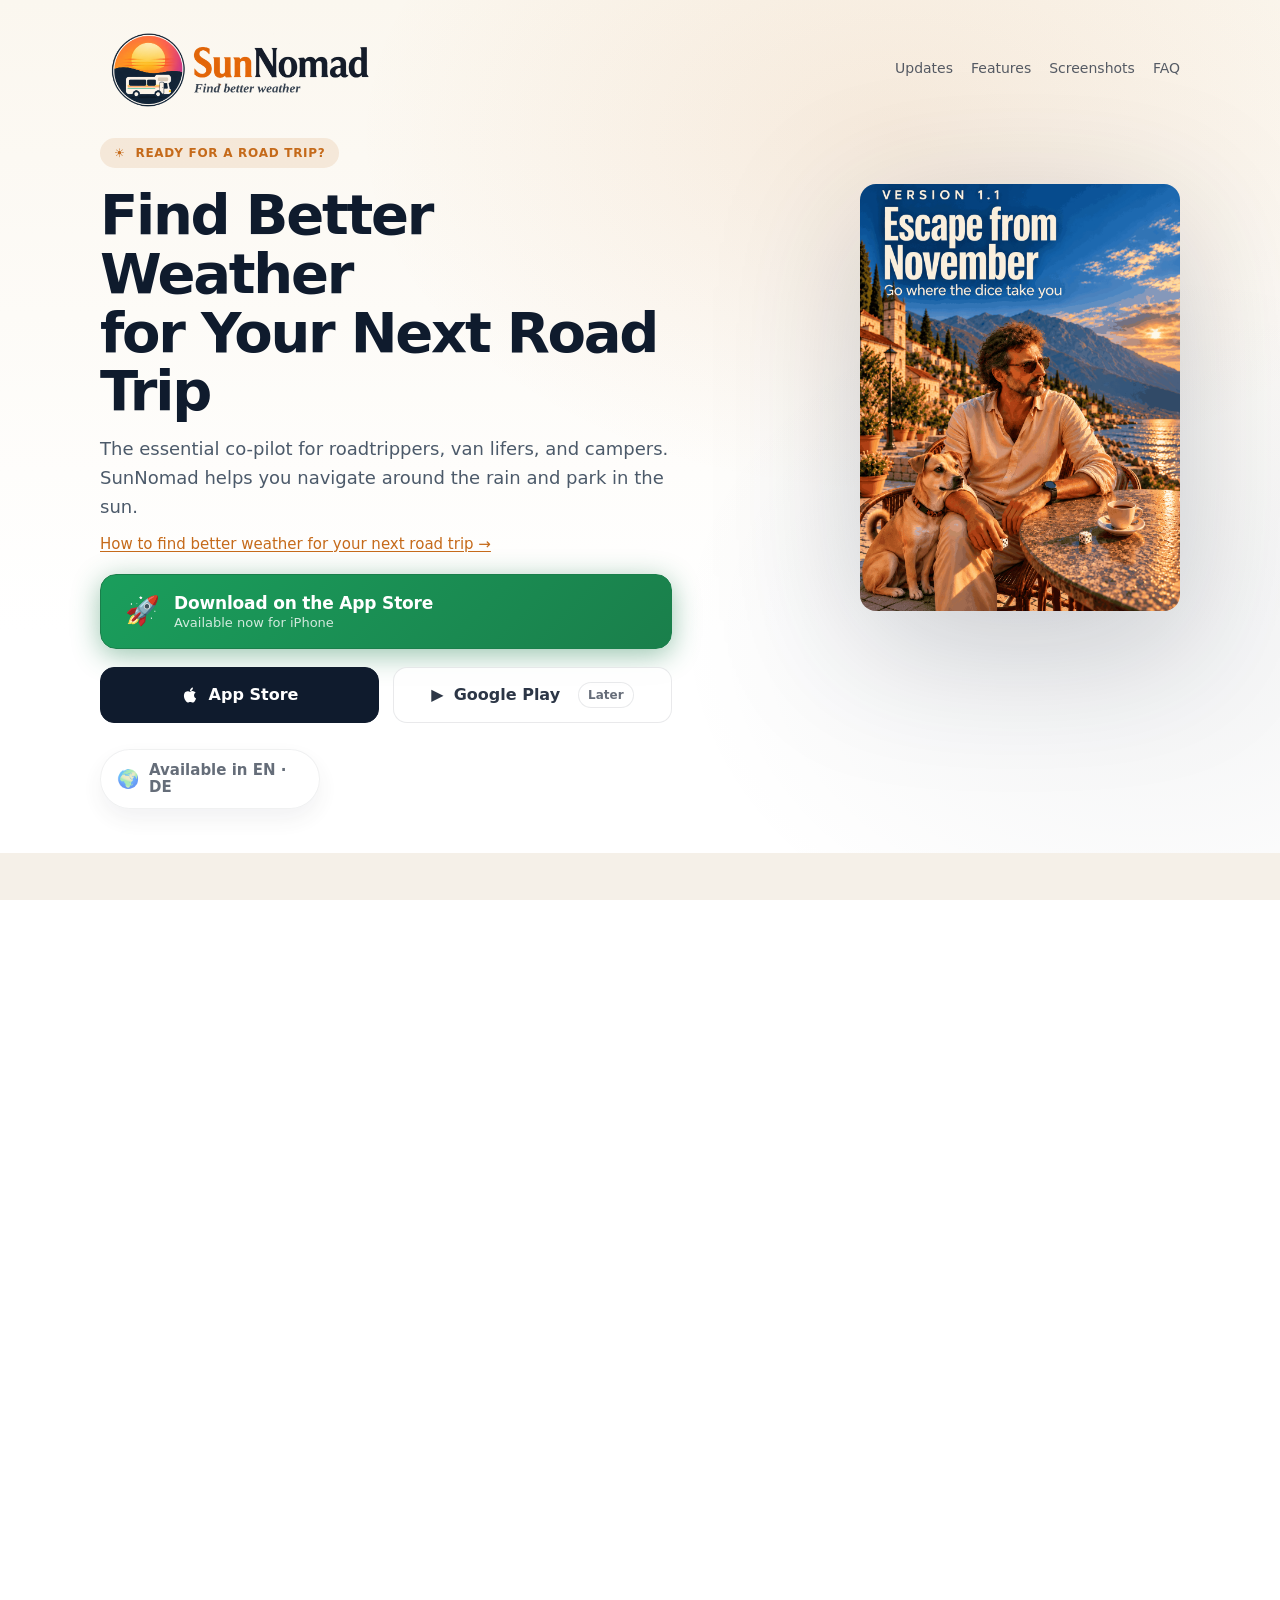
==== commit 51cf3d9c: "Rename badges page URL to /weather-badges Keep /badges as a redirect; update internal links and site" ====
--- a/index.html
+++ b/index.html
@@ -160,7 +160,7 @@
         </div>
         <div class="seo-block">
           <h3 class="seo-block__title">Weather chips &amp; badges</h3>
-          <p class="body">Heat, streak, and curse on the map. Indian Summer for mild golden days. Spot the signal before you commit to the drive. <a href="/badges" style="color:var(--accent);text-decoration:underline;text-underline-offset:2px;">Every weather badge explained →</a></p>
+          <p class="body">Heat, streak, and curse on the map. Indian Summer for mild golden days. Spot the signal before you commit to the drive. <a href="/weather-badges" style="color:var(--accent);text-decoration:underline;text-underline-offset:2px;">Every weather badge explained →</a></p>
         </div>
         <div class="seo-block">
           <h3 class="seo-block__title">Stop &amp; Stay</h3>
@@ -168,7 +168,7 @@
         </div>
         <div class="seo-block">
           <h3 class="seo-block__title">Place details</h3>
-          <p class="body">Forecasts, <a href="/badges" style="color:var(--accent);text-decoration:underline;text-underline-offset:2px;">weather badges</a>, and Stop &amp; Stay hints for each destination — open a place and decide if it's worth the drive.</p>
+          <p class="body">Forecasts, <a href="/weather-badges" style="color:var(--accent);text-decoration:underline;text-underline-offset:2px;">weather badges</a>, and Stop &amp; Stay hints for each destination — open a place and decide if it's worth the drive.</p>
         </div>
         <div class="seo-block">
           <h3 class="seo-block__title">Your maps</h3>
@@ -197,11 +197,11 @@
       <div class="faq">
         <details class="faq__item">
           <summary>What is SunNomad?</summary>
-          <p>A weather map for road trippers. Set a radius, pick a day up to +10, filter by weather and landscape (mountains, coast, lakes), and open place details with forecasts, <a href="/badges">badges</a>, and camping hints.</p>
+          <p>A weather map for road trippers. Set a radius, pick a day up to +10, filter by weather and landscape (mountains, coast, lakes), and open place details with forecasts, <a href="/weather-badges">badges</a>, and camping hints.</p>
         </details>
         <details class="faq__item">
           <summary>What do the weather badges mean?</summary>
-          <p>Each badge flags a weather story — Worth the Drive, Sunny Streak, Heatwave, Weather Curse, Indian Summer, and more. <a href="/badges">See every badge explained</a>.</p>
+          <p>Each badge flags a weather story — Worth the Drive, Sunny Streak, Heatwave, Weather Curse, Indian Summer, and more. <a href="/weather-badges">See every badge explained</a>.</p>
         </details>
         <details class="faq__item">
           <summary>Who is SunNomad for?</summary>
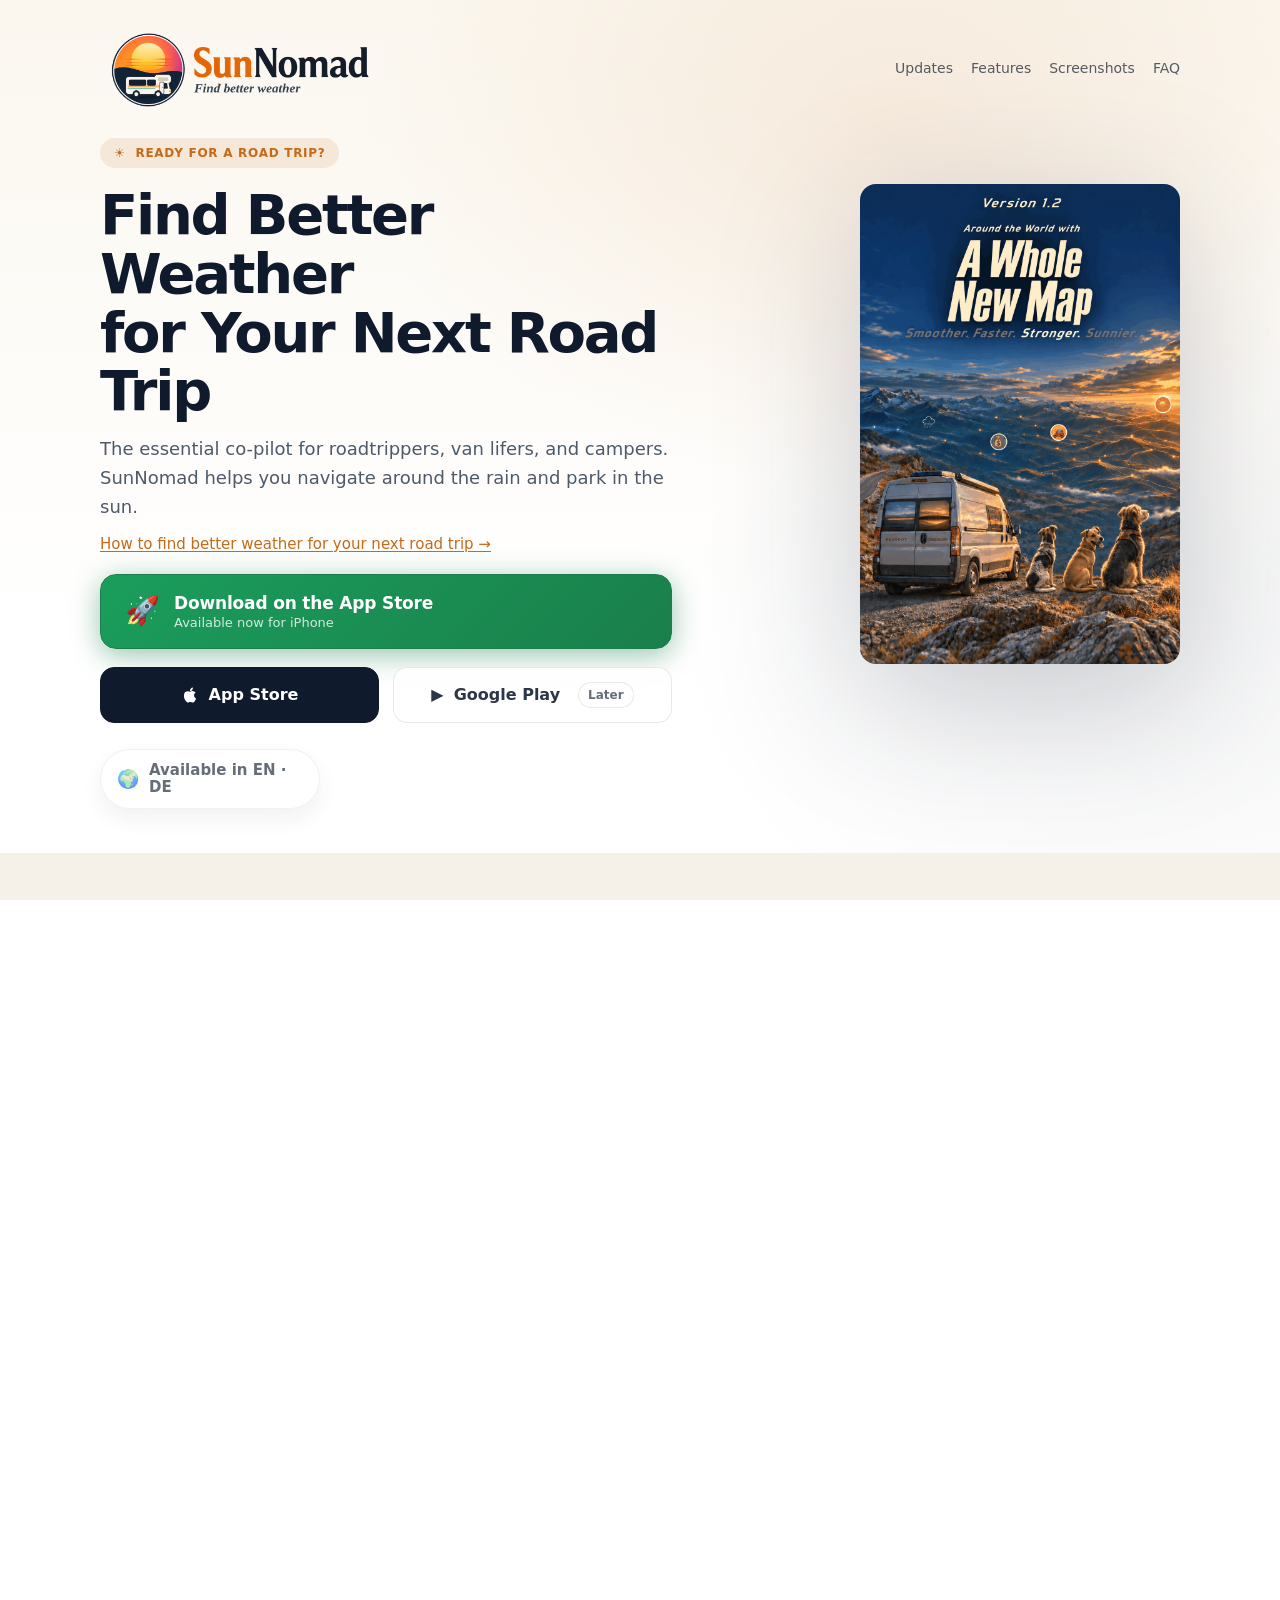
==== commit 6786ce8a: "Add 1.2 A Whole New Map update and feature on homepage Co-authored-by: Cursor <cursoragent@cursor.co" ====
--- a/index.html
+++ b/index.html
@@ -11,7 +11,7 @@
   <meta property="og:description" content="Compare weather, sunshine and distance. Discover places worth the drive, know when to go — and where to stay along the way." />
   <meta property="og:url" content="https://sunnomad.app/" />
   <meta property="og:type" content="website" />
-  <meta property="og:image" content="https://sunnomad.app/assets/update-v110-escape-november-home.gif?v=20261113" />
+  <meta property="og:image" content="https://sunnomad.app/assets/update-v120-a-whole-new-map-home.gif?v=20261125" />
   <link rel="icon" href="assets/logo.png" />
   <link rel="stylesheet" href="styles.css?v=20261109e" />
   <script type="application/ld+json">
@@ -121,7 +121,7 @@
       </div>
       <div class="hero__right">
         <a class="phoneWrap phoneWrap--link" href="https://apps.apple.com/app/apple-store/id6759536165?pt=128581418&ct=website_home&mt=8" aria-label="Download SunNomad on the App Store">
-          <img class="phone" src="assets/update-v110-escape-november-home.gif?v=20261113" alt="Escape from November — SunNomad 1.1.0" />
+          <img class="phone" src="assets/update-v120-a-whole-new-map-home.gif?v=20261125" alt="A Whole New Map — SunNomad 1.2" />
         </a>
       </div>
     </section>
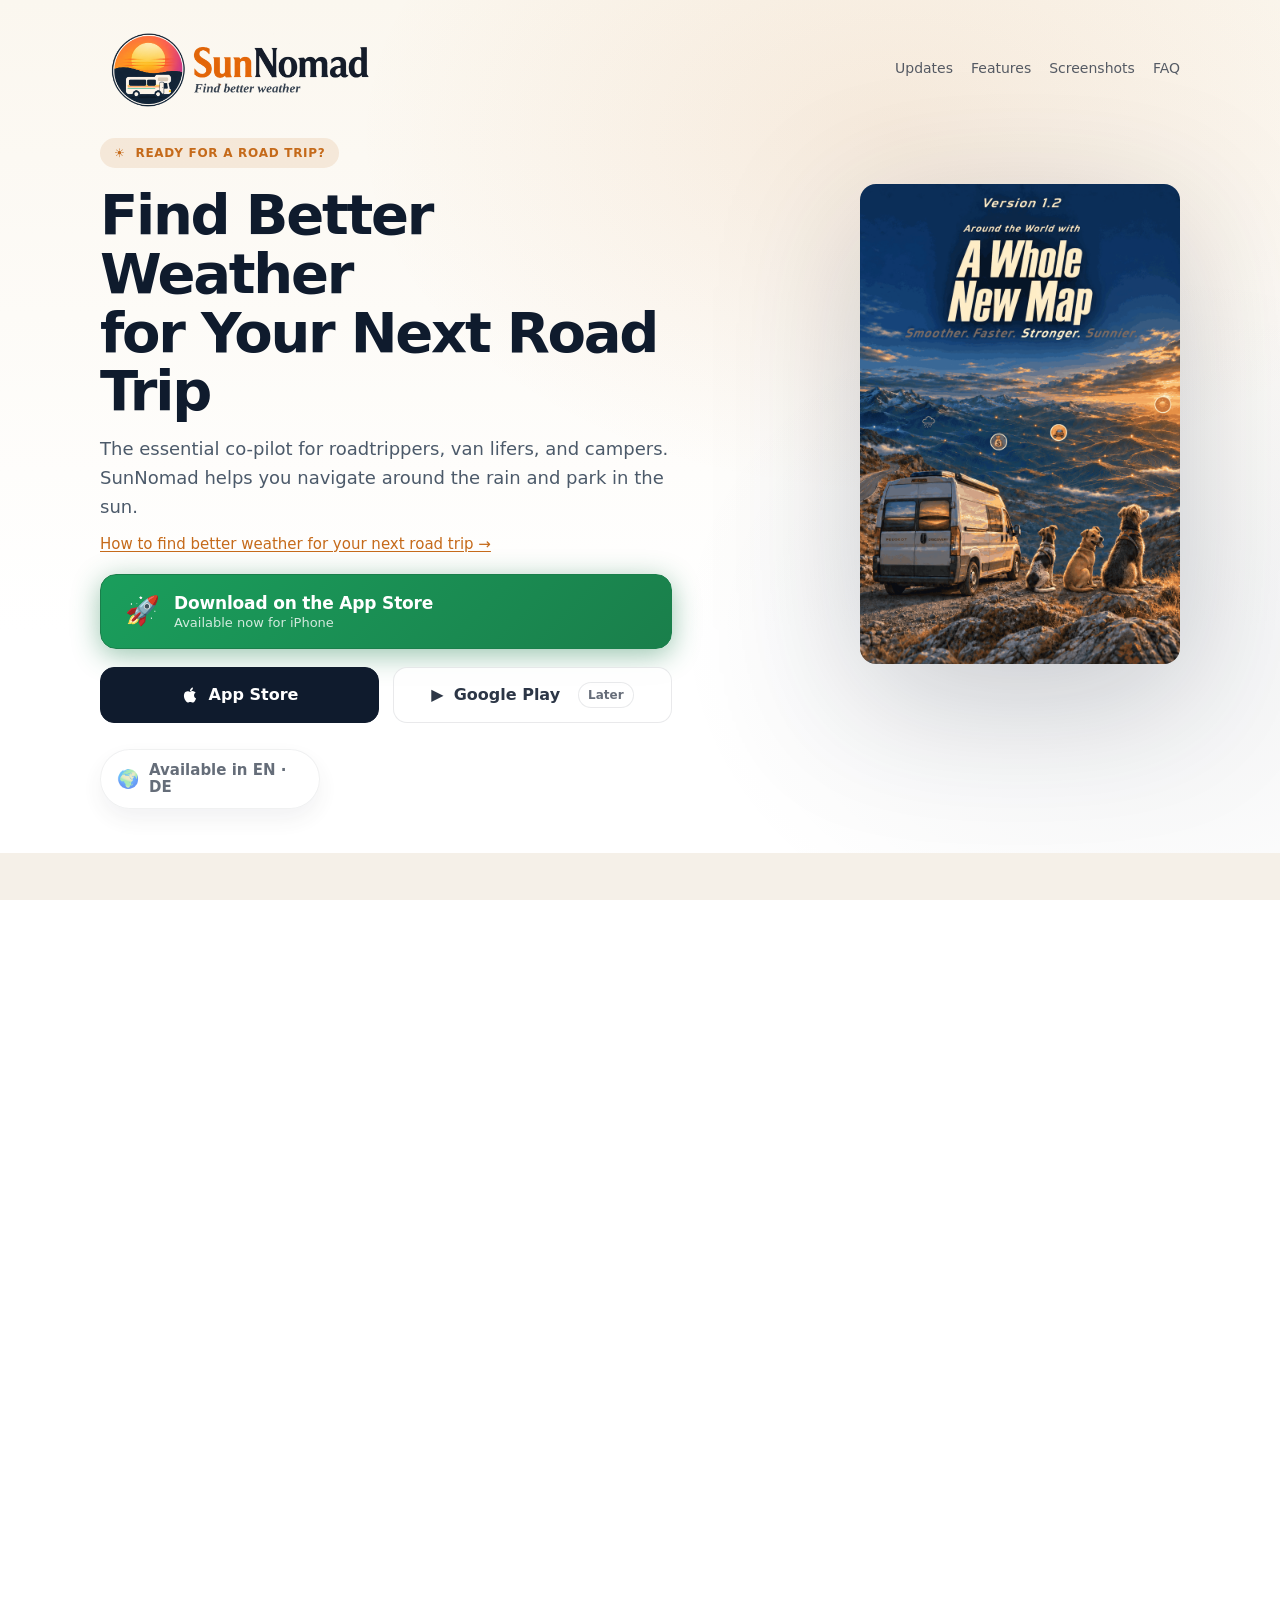
==== commit 7254f733: "Replace 1.2 Discovery GIF with compressed version Co-authored-by: Cursor <cursoragent@cursor.com>" ====
--- a/index.html
+++ b/index.html
@@ -11,7 +11,7 @@
   <meta property="og:description" content="Compare weather, sunshine and distance. Discover places worth the drive, know when to go — and where to stay along the way." />
   <meta property="og:url" content="https://sunnomad.app/" />
   <meta property="og:type" content="website" />
-  <meta property="og:image" content="https://sunnomad.app/assets/update-v120-a-whole-new-map-home.gif?v=20261125" />
+  <meta property="og:image" content="https://sunnomad.app/assets/update-v120-a-whole-new-map-home.gif?v=20261125b" />
   <link rel="icon" href="assets/logo.png" />
   <link rel="stylesheet" href="styles.css?v=20261109e" />
   <script type="application/ld+json">
@@ -121,7 +121,7 @@
       </div>
       <div class="hero__right">
         <a class="phoneWrap phoneWrap--link" href="https://apps.apple.com/app/apple-store/id6759536165?pt=128581418&ct=website_home&mt=8" aria-label="Download SunNomad on the App Store">
-          <img class="phone" src="assets/update-v120-a-whole-new-map-home.gif?v=20261125" alt="A Whole New Map — SunNomad 1.2" />
+          <img class="phone" src="assets/update-v120-a-whole-new-map-home.gif?v=20261125b" alt="A Whole New Map — SunNomad 1.2" />
         </a>
       </div>
     </section>
